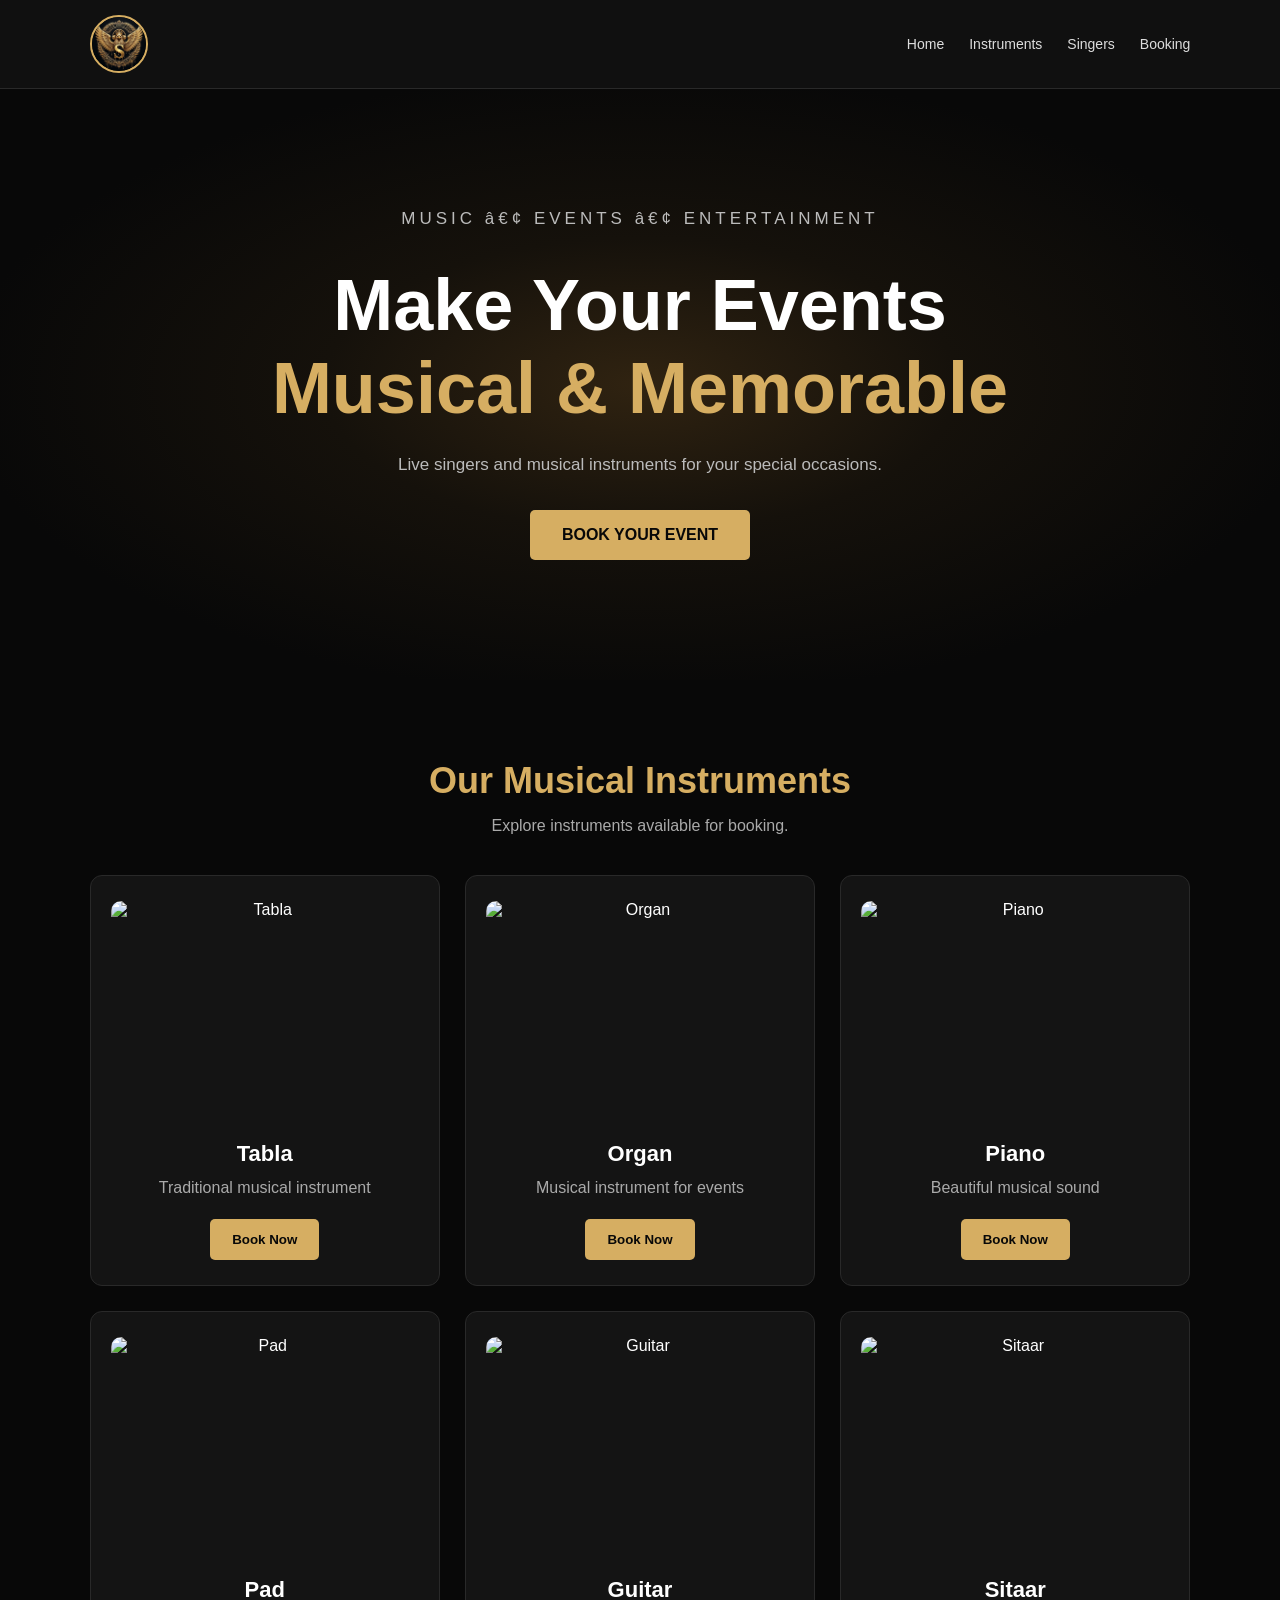
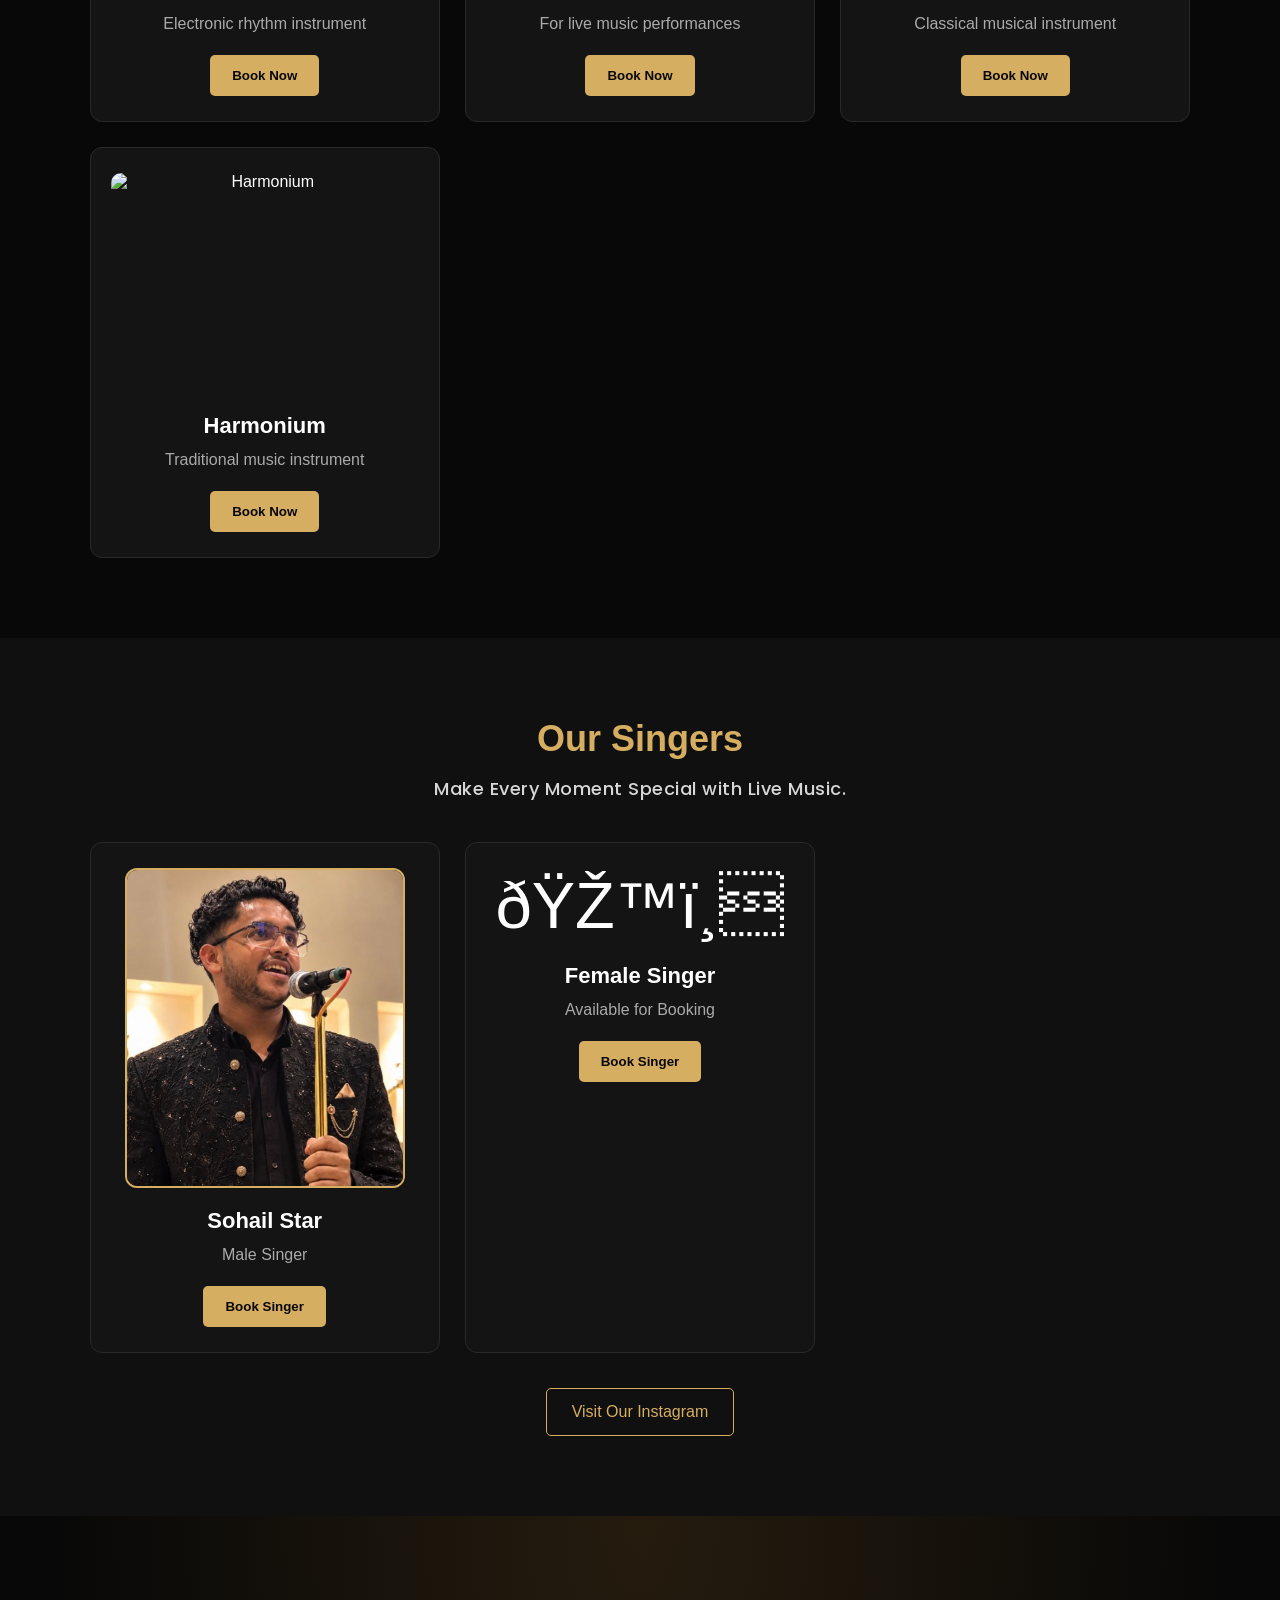
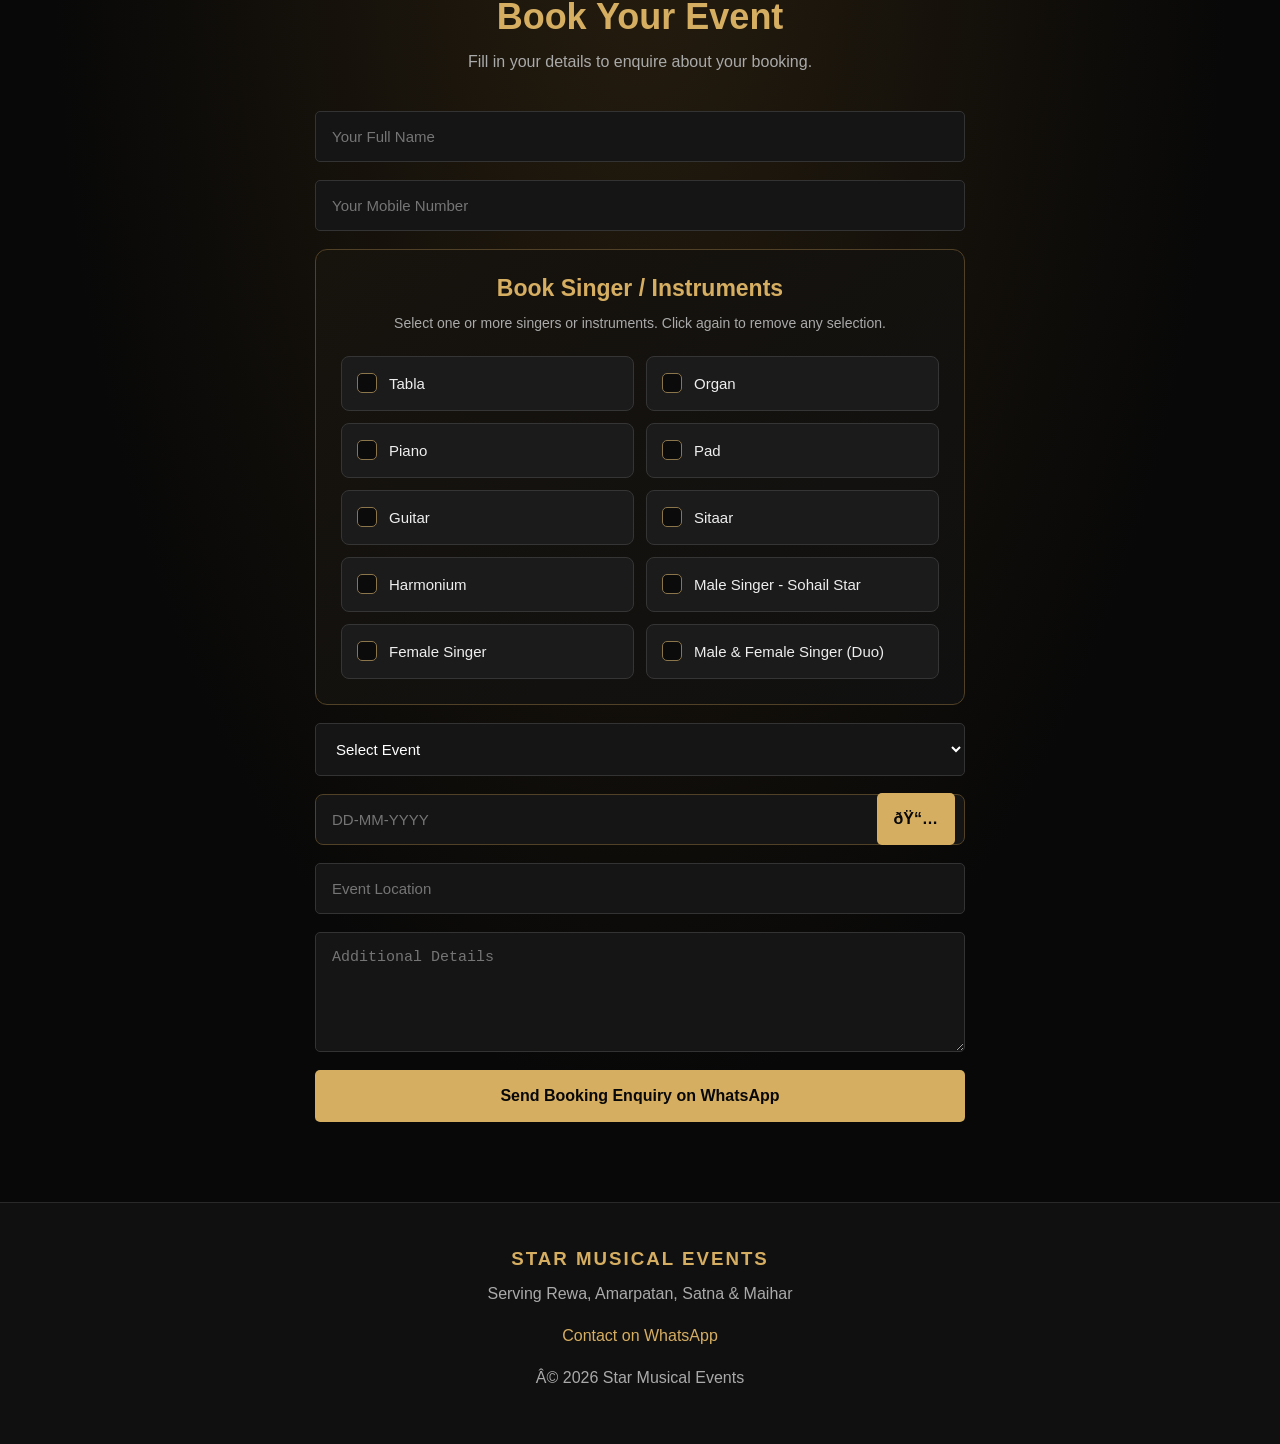
==== index.html @ bb7e0d06 "Add files via upload" ====
<!DOCTYPE html>
<html lang="en">
<head>
  <meta name="google-site-verification" content="r97PwUPcMpgMH82u6sQ3gjoFwdl2g
  <meta charset="UTF-8">
  <meta name="viewport" content="width=device-width, initial-scale=1.0">

  <title>Star Musical Events | Rewa</title>

  <link rel="stylesheet" href="style.css">
  <link href="https://fonts.googleapis.com/css2?family=Poppins:wght@400;500;600;700&display=swap" rel="stylesheet">
</head>
<body>

  <header>
    <div class="logo">
      <img src="logo.png" alt="Star Musical Events Logo">
    </div>

    <nav>
      <a href="#home">Home</a>
      <a href="#instruments">Instruments</a>
      <a href="#singers">Singers</a>
      <a href="#booking">Booking</a>
    </nav>
  </header>

  <section class="hero" id="home">
    <p class="tagline">MUSIC • EVENTS • ENTERTAINMENT</p>

    <h1>
      Make Your Events<br>
      <span>Musical & Memorable</span>
    </h1>

    <p>
      Live singers and musical instruments for your special occasions.
    </p>

    <a href="#booking" class="btn">BOOK YOUR EVENT</a>
  </section>

  <section class="section" id="instruments">
    <h2>Our Musical Instruments</h2>
    <p>Explore instruments available for booking.</p>

    <div class="cards">

      <div class="card">
        <img class="instrument-img" src="https://encrypted-tbn0.gstatic.com/images?q=tbn:ANd9GcT7bGoFaH4CwQqSc8VmNV18oLcw9a9f1fGpF2cxiabOxA&s=10" alt="Tabla">
        <h3>Tabla</h3>
        <p>Traditional musical instrument</p>
        <button type="button" onclick="bookItem('Tabla')">Book Now</button>
      </div>

      <div class="card">
        <img class="instrument-img" src="https://encrypted-tbn0.gstatic.com/images?q=tbn:ANd9GcR-eZsYpbM6SOKjTDFifntR8p9VaWWTDWCEjsv9H0aLXZL0AqfdE6FwPOQ8&s=10" alt="Organ">
        <h3>Organ</h3>
        <p>Musical instrument for events</p>
        <button type="button" onclick="bookItem('Organ')">Book Now</button>
      </div>

      <div class="card">
        <img class="instrument-img" src="https://www.brighamlarsonpianos.com/cdn/shop/files/Main_8816e821-36cf-4e1e-b765-4a282b29dc9d.jpg?v=1726266408&width=1445" alt="Piano">
        <h3>Piano</h3>
        <p>Beautiful musical sound</p>
        <button type="button" onclick="bookItem('Piano')">Book Now</button>
      </div>

      <div class="card">
        <img class="instrument-img" src="https://encrypted-tbn0.gstatic.com/images?q=tbn:ANd9GcQ5xPwY3Uez8a8Uu6lM0eTMk7litFgEjCB5QAcJG0yPmOB64zyVZHEHa2uF&s=10" alt="Pad">
        <h3>Pad</h3>
        <p>Electronic rhythm instrument</p>
        <button type="button" onclick="bookItem('Pad')">Book Now</button>
      </div>

      <div class="card">
        <img class="instrument-img" src="https://musicchamps.com/_next/image?url=%2Fimages%2Fblog%2Fguitar-for-beginners.png&w=3840&q=75" alt="Guitar">
        <h3>Guitar</h3>
        <p>For live music performances</p>
        <button type="button" onclick="bookItem('Guitar')">Book Now</button>
      </div>

      <div class="card">
        <img class="instrument-img" src="https://earthmoments.com/cdn/shop/articles/sitar_1600x.jpg?v=1568737429" alt="Sitaar">
        <h3>Sitaar</h3>
        <p>Classical musical instrument</p>
        <button type="button" onclick="bookItem('Sitaar')">Book Now</button>
      </div>

      <div class="card">
        <img class="instrument-img" src="https://www.calmusical.com/wp-content/uploads/2025/02/portable-ordinary-harmonium-1.webp" alt="Harmonium">
        <h3>Harmonium</h3>
        <p>Traditional music instrument</p>
        <button type="button" onclick="bookItem('Harmonium')">Book Now</button>
      </div>

    </div>
  </section>

  <section class="section singer-section" id="singers">

    <h2>Our Singers</h2>

    <p>
      Make Every Moment Special with Live Music.
    </p>

    <div class="cards">

      <div class="card singer-card">

        <div class="singer-image">
          <img src="sohail.png" alt="Sohail Star Male Singer">
        </div>

        <h3>Sohail Star</h3>

        <p>Male Singer</p>

        <button type="button" onclick="bookItem('Male Singer - Sohail Star')">
          Book Singer
        </button>

      </div>

      <div class="card singer-card">

        <div class="singer-image">
          <div class="female-placeholder">🎙️</div>
        </div>

        <h3>Female Singer</h3>

        <p>Available for Booking</p>

        <button type="button" onclick="bookItem('Female Singer')">
          Book Singer
        </button>

      </div>

    </div>

    <a
      class="instagram"
      href="https://www.instagram.com/singer_sohail_star/"
      target="_blank"
      rel="noopener noreferrer"
    >
      Visit Our Instagram
    </a>

  </section>

  <section class="section booking-section" id="booking">

    <h2>Book Your Event</h2>

    <p>Fill in your details to enquire about your booking.</p>

    <form id="bookingForm">

      <input
        type="text"
        id="name"
        placeholder="Your Full Name"
        required
      >

      <input
        type="tel"
        id="phone"
        placeholder="Your Mobile Number"
        required
      >

      <div class="selection-box">

        <h3>Book Singer / Instruments</h3>

        <p>
          Select one or more singers or instruments.
          Click again to remove any selection.
        </p>

        <div id="selection">

          <label>
            <input type="checkbox" name="selection" value="Tabla">
            Tabla
          </label>

          <label>
            <input type="checkbox" name="selection" value="Organ">
            Organ
          </label>

          <label>
            <input type="checkbox" name="selection" value="Piano">
            Piano
          </label>

          <label>
            <input type="checkbox" name="selection" value="Pad">
            Pad
          </label>

          <label>
            <input type="checkbox" name="selection" value="Guitar">
            Guitar
          </label>

          <label>
            <input type="checkbox" name="selection" value="Sitaar">
            Sitaar
          </label>

          <label>
            <input type="checkbox" name="selection" value="Harmonium">
            Harmonium
          </label>

          <label>
            <input type="checkbox" name="selection" value="Male Singer - Sohail Star">
            Male Singer - Sohail Star
          </label>

          <label>
            <input type="checkbox" name="selection" value="Female Singer">
            Female Singer
          </label>

          <label>
            <input type="checkbox" name="selection" value="Male & Female Singer (Duo)">
            Male & Female Singer (Duo)
          </label>

        </div>

      </div>

      <select id="eventType" required>
        <option value="">Select Event</option>
        <option>Wedding</option>
        <option>Birthday</option>
        <option>Anniversary</option>
        <option>Party</option>
        <option>Live Music</option>
        <option>Other</option>
      </select>

      <!-- Event Date: Only one date field -->
      <div class="date-field">

        <!-- Customer types date in DD-MM-YYYY format -->
        <input
          type="text"
          id="eventDate"
          name="eventDate"
          placeholder="DD-MM-YYYY"
          maxlength="10"
          inputmode="numeric"
          autocomplete="off"
          required
        >

        <!-- Calendar button -->
        <button
          type="button"
          id="datePickerButton"
          aria-label="Choose event date"
        >
          📅
        </button>

        <!-- Hidden calendar input used by the calendar button -->
        <input
          type="date"
          id="hiddenDatePicker"
          tabindex="-1"
          aria-hidden="true"
        >

      </div>

      <input
        type="text"
        id="location"
        placeholder="Event Location"
        required
      >

      <textarea
        id="message"
        placeholder="Additional Details"
      ></textarea>

      <button type="submit">
        Send Booking Enquiry on WhatsApp
      </button>

    </form>

  </section>

  <footer>

    <h3>STAR MUSICAL EVENTS</h3>

    <p>Serving Rewa, Amarpatan, Satna & Maihar</p>

    <a href="https://wa.me/917225918295">
      Contact on WhatsApp
    </a>

    <p>© 2026 Star Musical Events</p>

  </footer>

  <script src="script.js"></script>
<style>
  [data-netlify-badge],
  .netlify-badge,
  a[href*="netlify.com"] {
    display: none !important;
  }
</style>
<script>
document.addEventListener("DOMContentLoaded", function() {
  document.querySelectorAll('a[href*="netlify.com"], [data-netlify-badge]')
  .forEach(function(el) {
    el.style.display = "none";
  });
});
</script>
<style>
#netlify-badge,
.netlify-badge,
[data-netlify-badge] {
    display: none !important;
}
</style>
</body>
</html>
---- style.css ----
* {
  margin: 0;
  padding: 0;
  box-sizing: border-box;
}

html {
  scroll-behavior: smooth;
}

body {
  background: #080808;
  color: #ffffff;
  font-family: Arial, sans-serif;
}

/* HEADER */
header {
  display: flex;
  justify-content: space-between;
  align-items: center;
  padding: 15px 7%;
  background: #101010;
  border-bottom: 1px solid #292929;
  flex-wrap: wrap;
  gap: 15px;
}

/* LOGO */
.logo {
  width: 58px;
  height: 58px;
  flex-shrink: 0;
  overflow: hidden;
  border-radius: 50%;
  border: 2px solid #d6ae62;
  display: flex;
  align-items: center;
  justify-content: center;
  background: #080808;
}

.logo img {
  width: 100%;
  height: 100%;
  object-fit: cover;
  object-position: center;
  display: block;
  border-radius: 50%;
}

/* NAVIGATION */
nav {
  display: flex;
  align-items: center;
  gap: 25px;
  flex-wrap: wrap;
}

nav a {
  text-decoration: none;
  color: #dddddd;
  font-size: 14px;
  transition: 0.3s;
}

nav a:hover {
  color: #d6ae62;
}

/* HERO */
.hero {
  min-height: 570px;
  padding: 120px 20px;
  text-align: center;
  background:
    radial-gradient(ellipse at center, #302311 0%, #15110b 35%, #080808 75%);
}

.tagline {
  color: #d6ae62;
  letter-spacing: 4px;
  font-size: 13px;
  margin-bottom: 25px;
}

.hero h1 {
  font-size: clamp(36px, 6vw, 72px);
  line-height: 1.15;
  margin-bottom: 25px;
}

.hero h1 span {
  color: #d6ae62;
}

.hero p {
  color: #bbbbbb;
  font-size: 17px;
  margin-bottom: 35px;
}

.btn {
  display: inline-block;
  padding: 16px 32px;
  background: #d6ae62;
  color: #080808;
  text-decoration: none;
  font-weight: bold;
  border-radius: 5px;
  transition: 0.3s;
}

.btn:hover {
  background: #ffffff;
  transform: translateY(-3px);
}

/* SECTIONS */
.section {
  padding: 80px 7%;
  text-align: center;
}

.section h2 {
  font-size: 36px;
  margin-bottom: 15px;
  color: #d6ae62;
}

.section > p {
  color: #aaaaaa;
  margin-bottom: 40px;
}

/* CARDS */
.cards {
  display: grid;
  grid-template-columns: repeat(3, 1fr);
  gap: 25px;
  margin-top: 35px;
}

.card {
  background: #141414;
  border: 1px solid #292929;
  border-radius: 12px;
  padding: 25px 20px;
  transition: 0.3s;
  min-width: 0;
}

.card:hover {
  border-color: #d6ae62;
  transform: translateY(-5px);
  box-shadow: 0 10px 35px #00000070;
}

.card h3 {
  color: #ffffff;
  font-size: 22px;
  margin-bottom: 12px;
}

.card p {
  color: #aaaaaa;
  margin-bottom: 22px;
}

.card button,
form button {
  background: #d6ae62;
  color: #080808;
  border: none;
  padding: 13px 22px;
  border-radius: 5px;
  font-weight: bold;
  cursor: pointer;
  transition: 0.3s;
}

.card button:hover,
form button:hover {
  background: #ffffff;
}

/* INSTRUMENT PHOTOS */
.instrument-img {
  width: 100%;
  height: 220px;
  object-fit: cover;
  object-position: center;
  border-radius: 10px;
  margin-bottom: 20px;
  display: block;
}

/* SINGERS */
.singer-section {
  background: #101010;
}

.singer-image {
  margin-bottom: 20px;
}

.singer-image img {
  width: 100%;
  max-width: 280px;
  height: 320px;
  object-fit: cover;
  object-position: center top;
  border-radius: 12px;
  border: 2px solid #d6ae62;
  display: block;
  margin: 0 auto 20px;
}

.female-placeholder {
  font-size: 65px;
  margin-bottom: 20px;
}

.instagram {
  display: inline-block;
  margin-top: 35px;
  color: #d6ae62;
  text-decoration: none;
  border: 1px solid #d6ae62;
  padding: 14px 25px;
  border-radius: 5px;
}

.instagram:hover {
  background: #d6ae62;
  color: #080808;
}

/* BOOKING FORM */
.booking-section {
  background:
    radial-gradient(ellipse at top, #251c0e 0%, #080808 65%);
}

form {
  max-width: 650px;
  margin: auto;
  display: grid;
  gap: 18px;
}

form input,
form select,
form textarea {
  width: 100%;
  padding: 16px;
  background: #151515;
  color: #ffffff;
  border: 1px solid #333333;
  border-radius: 5px;
  font-size: 15px;
  outline: none;
}

form input:focus,
form select:focus,
form textarea:focus {
  border-color: #d6ae62;
}

form textarea {
  min-height: 120px;
  resize: vertical;
}

/* MULTIPLE SELECTION BOX */
.selection-box {
  width: 100%;
  padding: 25px;
  background: linear-gradient(145deg, #17130d, #101010);
  border: 1px solid #514126;
  border-radius: 12px;
  text-align: left;
}

.selection-box h3 {
  color: #d6ae62;
  font-size: 23px;
  text-align: center;
  margin-bottom: 10px;
}

.selection-box > p {
  text-align: center;
  color: #aaaaaa;
  font-size: 14px;
  line-height: 1.6;
  margin-bottom: 22px;
}

/* CHECKBOX GRID */
#selection {
  display: grid;
  grid-template-columns: repeat(2, minmax(0, 1fr));
  gap: 12px;
}

/* EACH OPTION */
#selection label {
  display: flex;
  align-items: center;
  gap: 12px;
  width: 100%;
  min-height: 55px;
  padding: 14px 15px;
  background: #1b1b1b;
  border: 1px solid #353535;
  border-radius: 8px;
  color: #eeeeee;
  font-size: 15px;
  cursor: pointer;
  transition: all 0.2s ease;
}

/* CHECKBOX */
#selection input[type="checkbox"] {
  appearance: none;
  -webkit-appearance: none;
  flex-shrink: 0;
  width: 20px;
  height: 20px;
  margin: 0;
  padding: 0;
  border: 1px solid #8b754b;
  border-radius: 5px;
  background: #0b0b0b;
  cursor: pointer;
  position: relative;
}

/* CHECKED OPTION */
#selection input[type="checkbox"]:checked {
  background: #d6ae62;
  border-color: #d6ae62;
}

/* CHECK MARK */
#selection input[type="checkbox"]:checked::after {
  content: "✓";
  color: #080808;
  font-size: 15px;
  font-weight: bold;
  position: absolute;
  left: 4px;
  top: 0;
}

/* HIGHLIGHT SELECTED BOX */
#selection label:has(input:checked) {
  background: #302412;
  border-color: #d6ae62;
  color: #ffdf9b;
  box-shadow: 0 0 12px #d6ae6215;
}

/* HOVER */
#selection label:hover {
  border-color: #d6ae62;
  background: #282015;
}

/* SUBMIT BUTTON */
form button {
  padding: 17px;
  font-size: 16px;
}

/* FOOTER */
footer {
  text-align: center;
  padding: 45px 20px;
  background: #101010;
  border-top: 1px solid #292929;
}

footer h3 {
  color: #d6ae62;
  margin-bottom: 15px;
  letter-spacing: 2px;
}

footer p {
  color: #aaaaaa;
  margin: 12px 0;
}

footer a {
  display: inline-block;
  color: #d6ae62;
  margin: 12px 0;
  text-decoration: none;
}

/* TABLET */
@media (max-width: 800px) {
  header {
    justify-content: center;
    text-align: center;
  }

  nav {
    justify-content: center;
    gap: 15px;
  }

  .cards {
    grid-template-columns: repeat(2, 1fr);
  }

  .hero {
    padding: 100px 20px;
  }
}

/* MOBILE */
@media (max-width: 500px) {
  header {
    padding: 15px 5%;
  }

  .logo {
    width: 52px;
    height: 52px;
  }

  nav {
    gap: 12px;
  }

  nav a {
    font-size: 13px;
  }

  .cards {
    grid-template-columns: 1fr;
  }

  .section {
    padding: 60px 5%;
  }

  .section h2 {
    font-size: 29px;
  }

  .hero h1 {
    font-size: 36px;
  }

  /* Compact but clear instrument options on mobile */
  .selection-box {
    padding: 16px;
  }

  .selection-box h3 {
    font-size: 20px;
  }

  #selection {
    grid-template-columns: 1fr;
    gap: 10px;
  }

  #selection label {
    min-height: 50px;
    padding: 12px;
  }
}

/* PREMIUM DATE PICKER */
#eventDate {
  color-scheme: dark;
  accent-color: #d6ae62;
  background: #151515;
  color: #ffffff;
  border: 1px solid #514126;
  border-radius: 8px;
  padding: 16px;
  cursor: pointer;
}

/* DATE FIELD FOCUS */
#eventDate:focus {
  border-color: #d6ae62;
  box-shadow: 0 0 10px #d6ae6230;
  outline: none;
}

/* GOLD CALENDAR ICON */
#eventDate::-webkit-calendar-picker-indicator {
  cursor: pointer;
  filter: invert(78%) sepia(36%) saturate(500%) hue-rotate(350deg);
}
/* Hide the extra calendar date input */
#hiddenDatePicker {
  position: absolute !important;
  width: 1px !important;
  height: 1px !important;
  opacity: 0 !important;
  overflow: hidden !important;
  pointer-events: none !important;
  border: 0 !important;
  padding: 0 !important;
}/* Keep calendar button at the right corner */
.date-field {
  position: relative;
  display: flex;
  align-items: center;
  width: 100%;
}

.date-field #eventDate {
  width: 100%;
  padding-right: 55px;
  box-sizing: border-box;
}

.date-field #datePickerButton {
  position: absolute;
  right: 10px;
  top: 50%;
  transform: translateY(-50%);
  margin: 0;
  z-index: 2;
}

#hiddenDatePicker {
  position: absolute !important;
  width: 1px !important;
  height: 1px !important;
  opacity: 0 !important;
  overflow: hidden !important;
  pointer-events: none !important;
  border: 0 !important;
  padding: 0 !important;
}.singer-section > p {
  font-family: 'Poppins', sans-serif;
  font-size: 18px;
  font-weight: 500;
  letter-spacing: 0.5px;
  color: #d6d6d6;
}
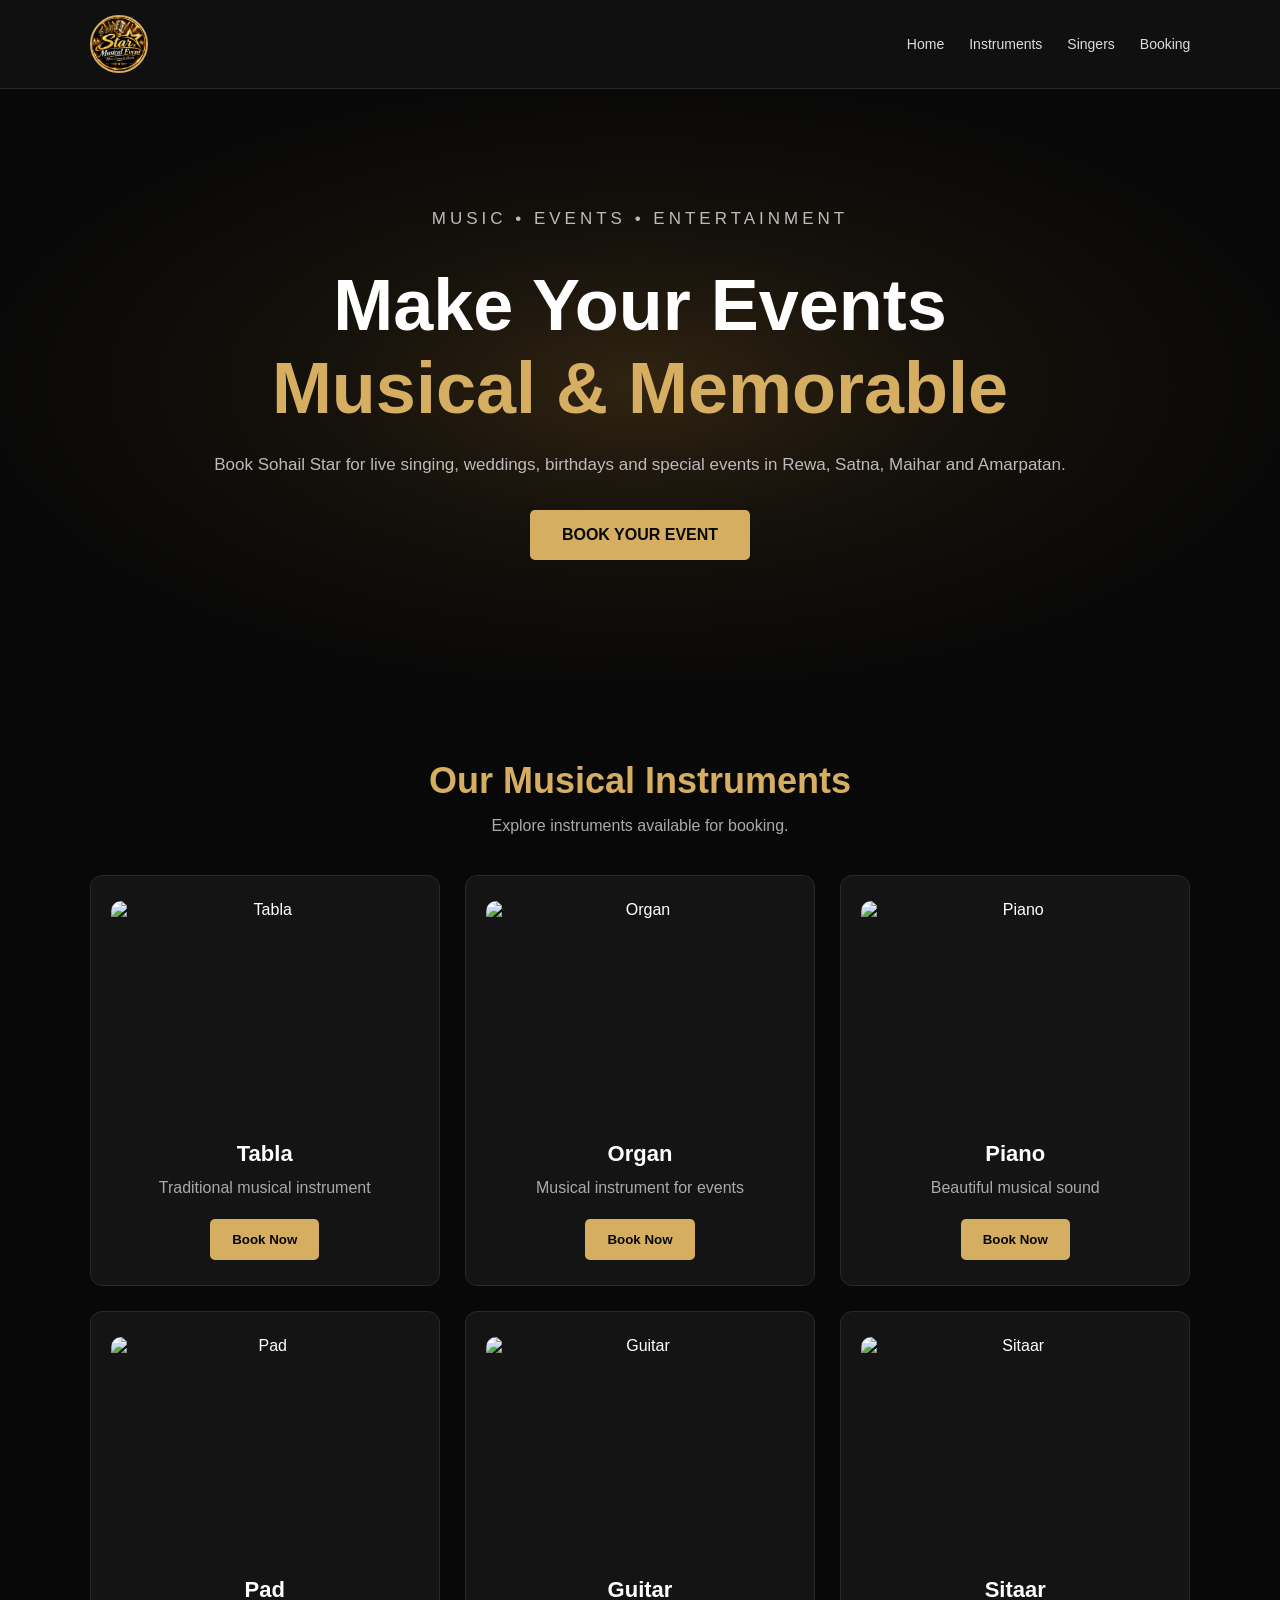
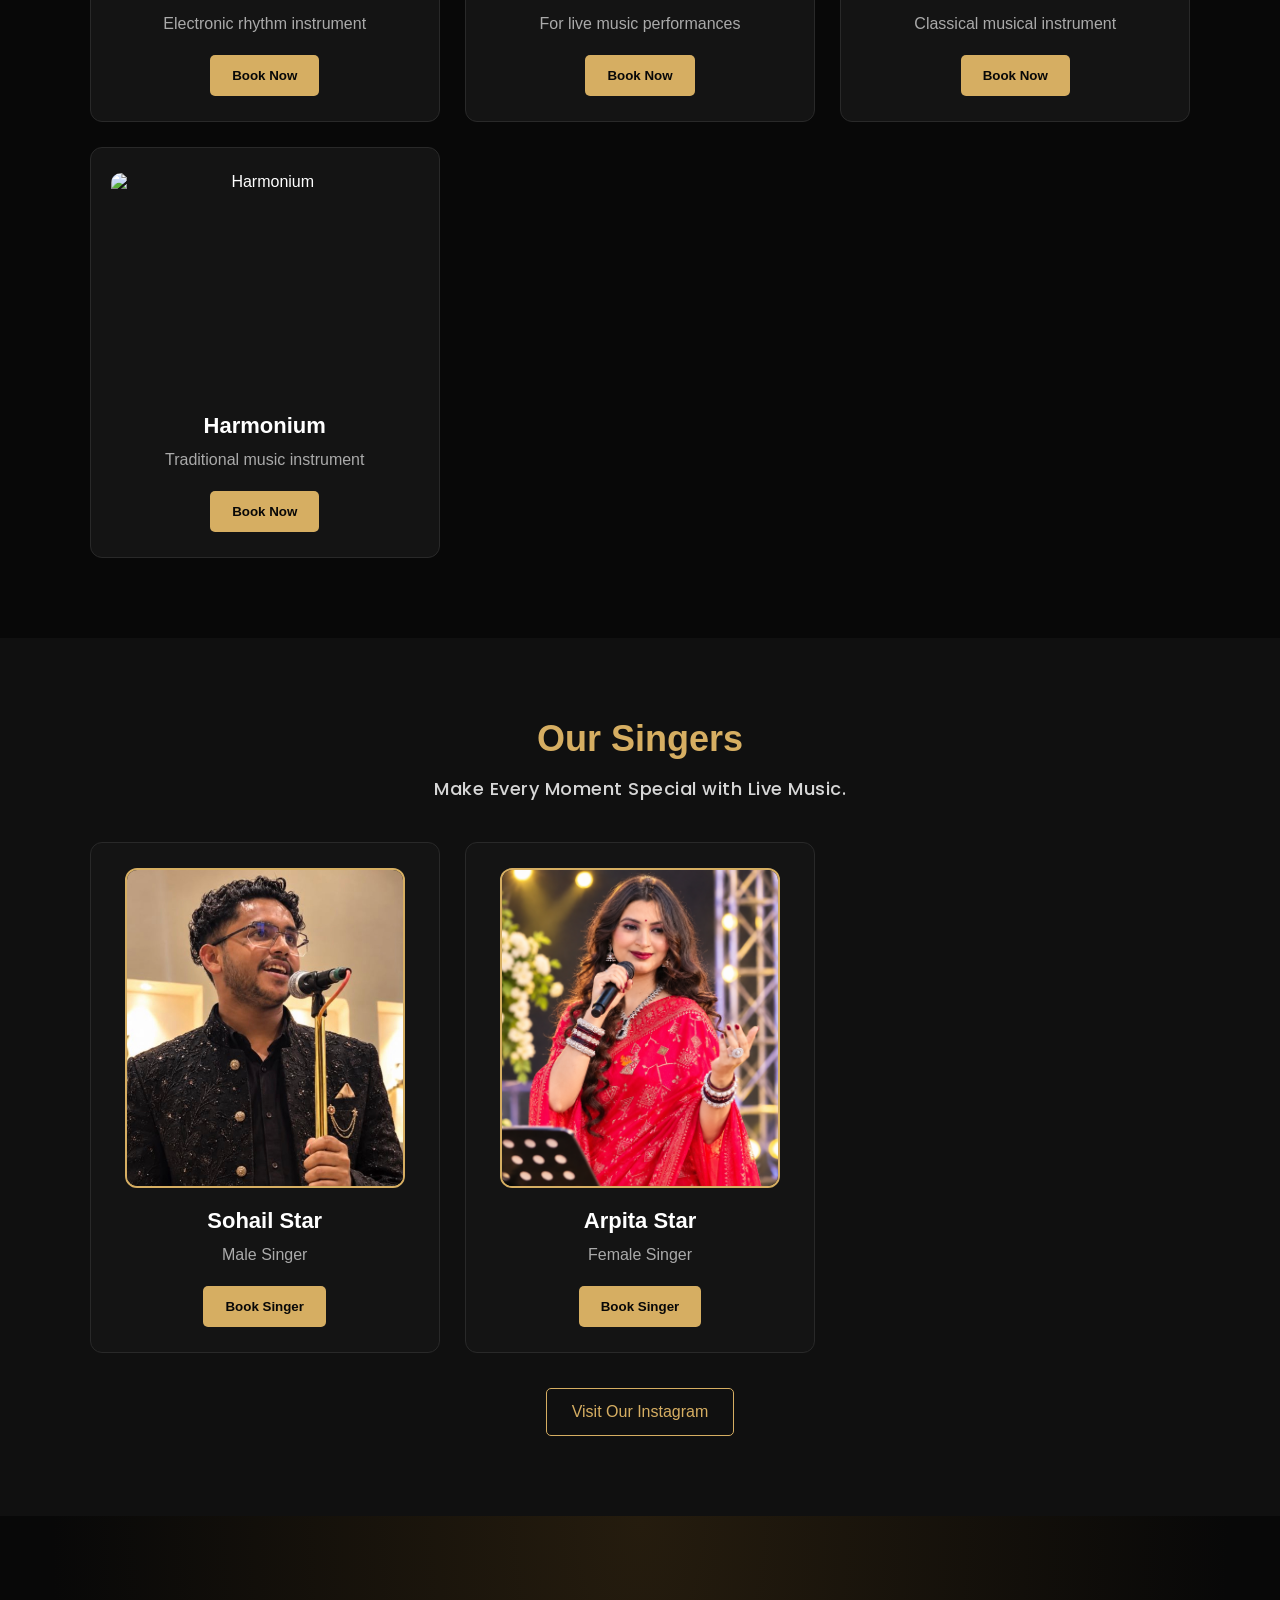
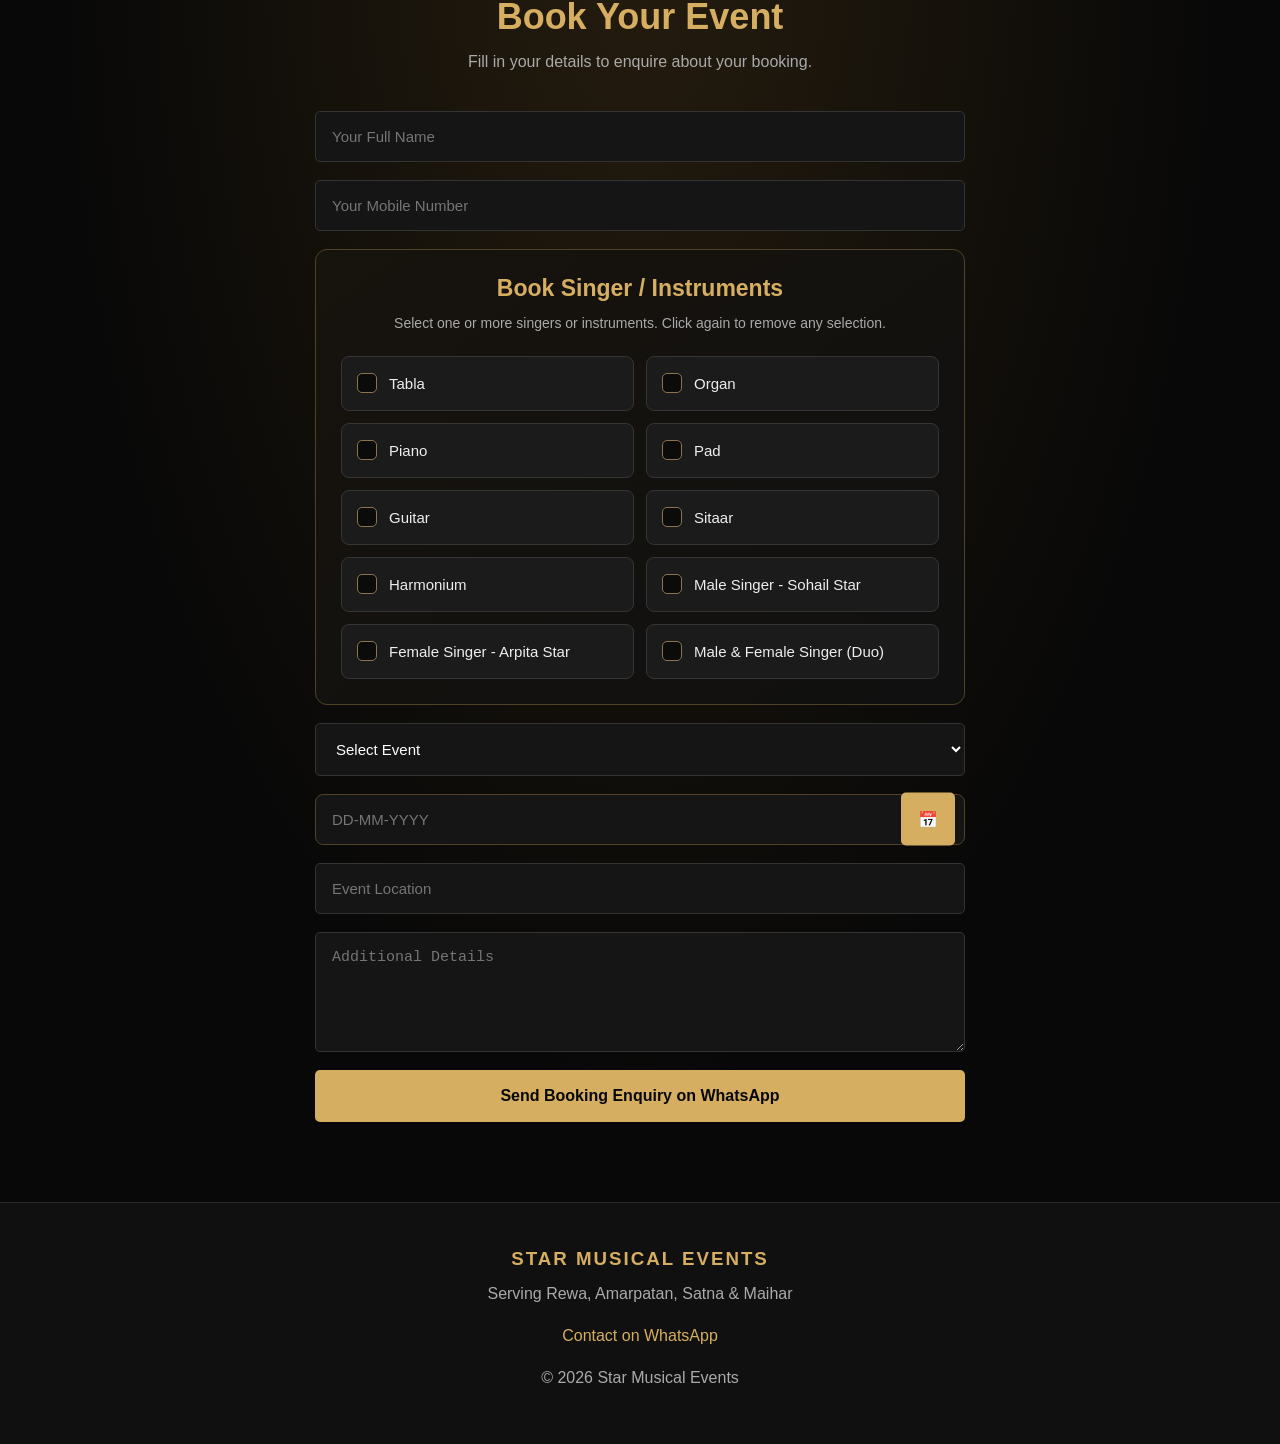
==== commit 4600472e: "Add files via upload" ====
--- a/index.html
+++ b/index.html
@@ -2,17 +2,34 @@
 <!DOCTYPE html>
 <html lang="en">
 <head>
-  <meta name="google-site-verification" content="r97PwUPcMpgMH82u6sQ3gjoFwdl2g
   <meta charset="UTF-8">
   <meta name="viewport" content="width=device-width, initial-scale=1.0">
 
-  <title>Star Musical Events | Rewa</title>
+  <!-- GOOGLE SEO -->
+  <title>Sohail Star | Star Musical Events Rewa</title>
+
+  <meta name="description" content="Book Sohail Star, live singer in Rewa Madhya Pradesh. Star Musical Events provides live singers and musical instruments for weddings, birthdays, parties and special events in Rewa, Satna, Maihar and Amarpatan.">
+
+  <meta name="keywords" content="Sohail Star, Sohail Star Rewa, Star Musical Events, Singer in Rewa, Live Singer Rewa, Sohail Mansuri, Wedding Singer Rewa, Live Music Rewa">
+
+  <meta name="author" content="Star Musical Events">
+
+  <meta name="robots" content="index, follow">
+
+  <!-- SOCIAL MEDIA SEO -->
+  <meta property="og:title" content="Sohail Star | Star Musical Events Rewa">
+  <meta property="og:description" content="Book Sohail Star for live singing and musical entertainment in Rewa and nearby cities.">
+  <meta property="og:type" content="website">
+  <meta property="og:image" content="sohail.png">
 
   <link rel="stylesheet" href="style.css">
+
   <link href="https://fonts.googleapis.com/css2?family=Poppins:wght@400;500;600;700&display=swap" rel="stylesheet">
 </head>
+
 <body>
 
+  <!-- HEADER -->
   <header>
     <div class="logo">
       <img src="logo.png" alt="Star Musical Events Logo">
@@ -26,7 +43,9 @@
     </nav>
   </header>
 
+  <!-- HOME -->
   <section class="hero" id="home">
+
     <p class="tagline">MUSIC • EVENTS • ENTERTAINMENT</p>
 
     <h1>
@@ -35,14 +54,18 @@
     </h1>
 
     <p>
-      Live singers and musical instruments for your special occasions.
+      Book Sohail Star for live singing, weddings, birthdays and special events in Rewa, Satna, Maihar and Amarpatan.
     </p>
 
     <a href="#booking" class="btn">BOOK YOUR EVENT</a>
+
   </section>
 
+  <!-- INSTRUMENTS -->
   <section class="section" id="instruments">
+
     <h2>Our Musical Instruments</h2>
+
     <p>Explore instruments available for booking.</p>
 
     <div class="cards">
@@ -99,6 +122,7 @@
     </div>
   </section>
 
+  <!-- SINGERS -->
   <section class="section singer-section" id="singers">
 
     <h2>Our Singers</h2>
@@ -109,10 +133,11 @@
 
     <div class="cards">
 
+      <!-- SOHAIL STAR -->
       <div class="card singer-card">
 
         <div class="singer-image">
-          <img src="sohail.png" alt="Sohail Star Male Singer">
+          <img src="sohail.png" alt="Sohail Star Male Singer in Rewa">
         </div>
 
         <h3>Sohail Star</h3>
@@ -125,17 +150,18 @@
 
       </div>
 
+      <!-- ARPITA STAR -->
       <div class="card singer-card">
 
         <div class="singer-image">
-          <div class="female-placeholder">🎙️</div>
+          <img src="female-singer.jpg" alt="Arpita Star Female Singer">
         </div>
 
-        <h3>Female Singer</h3>
-
-        <p>Available for Booking</p>
-
-        <button type="button" onclick="bookItem('Female Singer')">
+        <h3>Arpita Star</h3>
+
+        <p>Female Singer</p>
+
+        <button type="button" onclick="bookItem('Female Singer - Arpita Star')">
           Book Singer
         </button>
 
@@ -154,6 +180,7 @@
 
   </section>
 
+  <!-- BOOKING -->
   <section class="section booking-section" id="booking">
 
     <h2>Book Your Event</h2>
@@ -162,19 +189,9 @@
 
     <form id="bookingForm">
 
-      <input
-        type="text"
-        id="name"
-        placeholder="Your Full Name"
-        required
-      >
-
-      <input
-        type="tel"
-        id="phone"
-        placeholder="Your Mobile Number"
-        required
-      >
+      <input type="text" id="name" placeholder="Your Full Name" required>
+
+      <input type="tel" id="phone" placeholder="Your Mobile Number" required>
 
       <div class="selection-box">
 
@@ -228,8 +245,8 @@
           </label>
 
           <label>
-            <input type="checkbox" name="selection" value="Female Singer">
-            Female Singer
+            <input type="checkbox" name="selection" value="Female Singer - Arpita Star">
+            Female Singer - Arpita Star
           </label>
 
           <label>
@@ -251,10 +268,9 @@
         <option>Other</option>
       </select>
 
-      <!-- Event Date: Only one date field -->
+      <!-- EVENT DATE -->
       <div class="date-field">
 
-        <!-- Customer types date in DD-MM-YYYY format -->
         <input
           type="text"
           id="eventDate"
@@ -266,7 +282,6 @@
           required
         >
 
-        <!-- Calendar button -->
         <button
           type="button"
           id="datePickerButton"
@@ -275,7 +290,6 @@
           📅
         </button>
 
-        <!-- Hidden calendar input used by the calendar button -->
         <input
           type="date"
           id="hiddenDatePicker"
@@ -285,17 +299,9 @@
 
       </div>
 
-      <input
-        type="text"
-        id="location"
-        placeholder="Event Location"
-        required
-      >
-
-      <textarea
-        id="message"
-        placeholder="Additional Details"
-      ></textarea>
+      <input type="text" id="location" placeholder="Event Location" required>
+
+      <textarea id="message" placeholder="Additional Details"></textarea>
 
       <button type="submit">
         Send Booking Enquiry on WhatsApp
@@ -305,6 +311,7 @@
 
   </section>
 
+  <!-- FOOTER -->
   <footer>
 
     <h3>STAR MUSICAL EVENTS</h3>
@@ -320,27 +327,25 @@
   </footer>
 
   <script src="script.js"></script>
-<style>
-  [data-netlify-badge],
-  .netlify-badge,
-  a[href*="netlify.com"] {
-    display: none !important;
-  }
-</style>
-<script>
-document.addEventListener("DOMContentLoaded", function() {
-  document.querySelectorAll('a[href*="netlify.com"], [data-netlify-badge]')
-  .forEach(function(el) {
-    el.style.display = "none";
-  });
-});
-</script>
-<style>
-#netlify-badge,
-.netlify-badge,
-[data-netlify-badge] {
-    display: none !important;
-}
-</style>
+
+  <!-- NETLIFY BADGE CSS -->
+  <style>
+    [data-netlify-badge],
+    .netlify-badge,
+    #netlify-badge,
+    a[href*="netlify.com"] {
+      display: none !important;
+    }
+  </style>
+
+  <script>
+    document.addEventListener("DOMContentLoaded", function() {
+      document.querySelectorAll('a[href*="netlify.com"], [data-netlify-badge]')
+        .forEach(function(el) {
+          el.style.display = "none";
+        });
+    });
+  </script>
+
 </body>
 </html>
